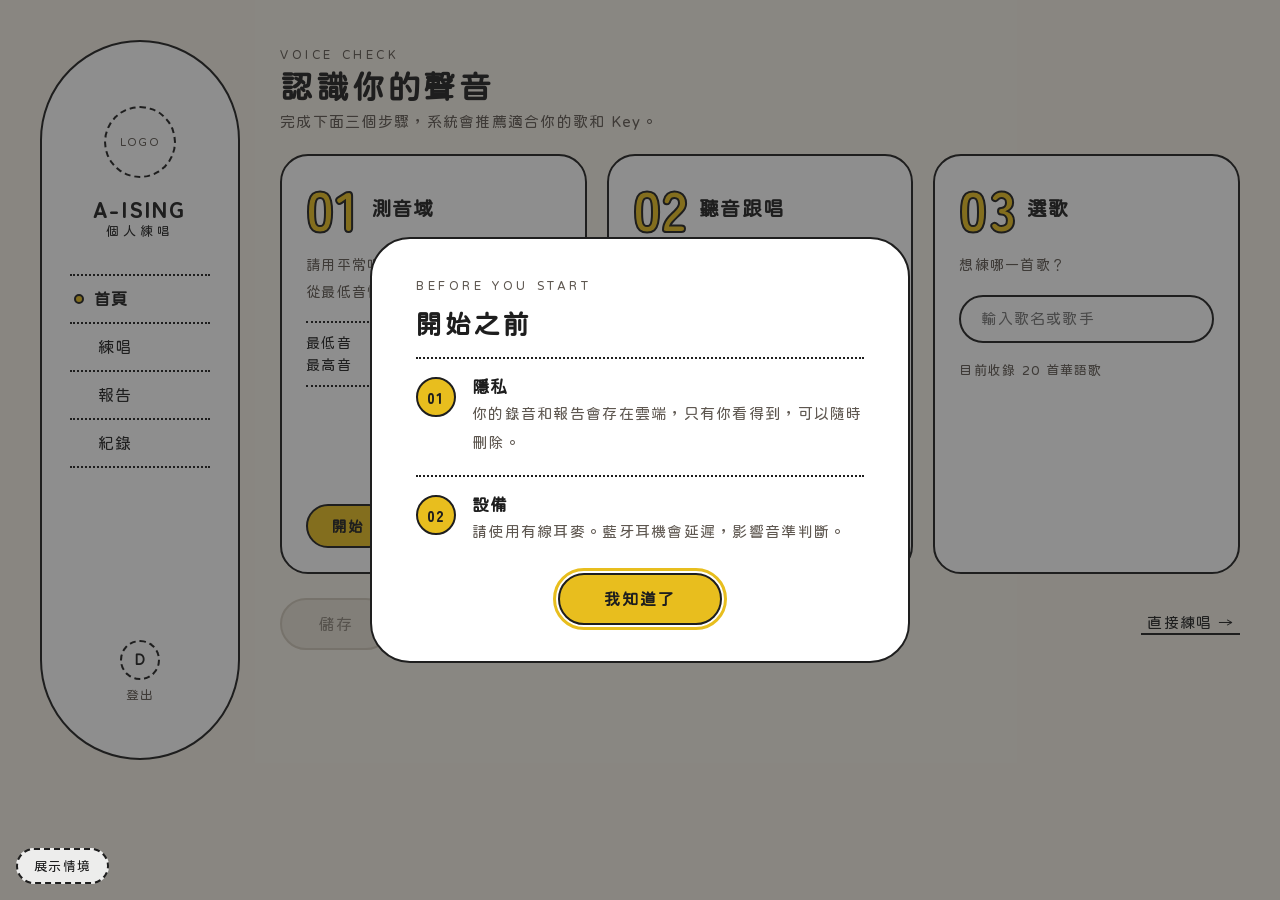
==== home.html @ 4ff56a44 "first commit" ====
<!doctype html>
<html lang="zh-Hant">
<head>
  <meta charset="utf-8">
  <meta name="viewport" content="width=device-width, initial-scale=1">
  <title>A-ISING｜首頁</title>
  <link rel="preconnect" href="https://fonts.googleapis.com">
  <link rel="preconnect" href="https://fonts.gstatic.com" crossorigin>
  <link href="https://fonts.googleapis.com/css2?family=Huninn&family=Zen+Maru+Gothic:wght@500;700;900&display=swap" rel="stylesheet">
  <link rel="stylesheet" href="css/tokens.css">
  <link rel="stylesheet" href="css/base.css">
  <link rel="stylesheet" href="css/components.css">
  <link rel="stylesheet" href="css/home.css">
</head>
<body>
  <div class="page">
    <div id="nav"></div>
    <main class="main">
      <header class="main__head">
        <div class="eyebrow">VOICE CHECK</div>
        <h1 class="main__title">認識你的聲音</h1>
        <p class="main__sub">完成下面三個步驟，系統會推薦適合你的歌和 Key。</p>
      </header>

      <div class="steps">
        <section class="card" id="step-range" aria-label="01 測音域"></section>
        <section class="card" id="step-pitch" aria-label="02 聽音跟唱"></section>
        <section class="card" id="step-song" aria-label="03 選歌"></section>
      </div>

      <div class="bar">
        <button class="btn btn--big" id="save-btn" disabled>儲存</button>
        <span class="bar__note" id="save-note"></span>
        <button class="link-arrow" id="skip-btn">直接練唱 →</button>
      </div>

      <section class="report is-hidden" id="report" aria-live="polite"></section>
    </main>
  </div>
  <script type="module" src="js/pages/home/home.js"></script>
</body>
</html>
---- css/tokens.css ----
/* 共用設計變數：數值取自 Mid 原型 */
:root {
  --bg: #F5F0E6;          /* 頁面底色 */
  --ink: #1E1E1E;         /* 主要文字、框線 */
  --sub: #5E5750;         /* 次要文字 */
  --accent: #E8BE1E;      /* 芥末黃（主要按鈕） */
  --accent-soft: #F7E7A6; /* 淡黃（標籤、高亮） */
  --note: #FBF3D2;        /* 可關提示框底色 */
  --off-bg: #E6E0D4;      /* 停用底色 */
  --off-line: #CFC7B8;    /* 停用框線 */
  --off-text: #8F877C;    /* 停用文字 */
  --green: #3E8E5A;       /* 唱準 */
  --red: #C8553D;         /* 錯誤、錄音中 */
  --red-text: #A3402B;
  --red-bg: #F6E1DB;      /* 不可關提示框底色 */
  --deco: #EDE5D6;        /* 裝飾圓 */
  --white: #FFFFFF;

  --font: 'Huninn', 'Zen Maru Gothic', sans-serif;
  --font-num: 'Zen Maru Gothic', sans-serif;
  --track: 0.08em;
  --line: 2px solid var(--ink);
  --dot-line: 2px dotted var(--ink);

  --r-card: 28px;
  --r-big: 40px;
  --r-pill: 999px;
}
---- css/base.css ----
/* 基本樣式與共用按鈕 */
*, *::before, *::after { box-sizing: border-box; }
html, body { margin: 0; }
body {
  background: var(--bg);
  font-family: var(--font);
  color: var(--ink);
  letter-spacing: var(--track);
  -webkit-font-smoothing: antialiased;
}
a { color: var(--ink); }
button { font-family: inherit; letter-spacing: inherit; color: inherit; }
h1, h2, h3, p { margin: 0; }
.num { font-family: var(--font-num); }
.eyebrow { font-size: 12px; letter-spacing: 0.3em; color: var(--sub); }
.muted { color: var(--off-text); }

/* 按鈕：膠囊形 */
.btn {
  display: inline-flex; align-items: center; justify-content: center; gap: 8px;
  height: 44px; padding: 0 24px; border-radius: var(--r-pill);
  border: var(--line); background: var(--white); color: var(--ink);
  font-size: 15px; text-decoration: none; white-space: nowrap; cursor: pointer;
  transition: transform .12s ease, box-shadow .12s ease;
}
.btn:hover:not(:disabled) { transform: translateY(-1px); box-shadow: 0 3px 0 var(--ink); }
.btn:active:not(:disabled) { transform: translateY(1px); box-shadow: none; }
.btn--primary { background: var(--accent); font-weight: 700; }
.btn--dark { background: var(--ink); color: var(--white); font-weight: 700; }
.btn--big { height: 52px; padding: 0 36px; font-size: 16px; font-weight: 700; letter-spacing: 0.12em; }
.btn--huge { height: 56px; padding: 0 48px; font-size: 17px; font-weight: 700; letter-spacing: 0.12em; }
.btn:disabled { background: var(--off-bg); border-color: var(--off-line); color: var(--off-text); cursor: not-allowed; font-weight: inherit; }
.btn .stop-icon { width: 12px; height: 12px; border-radius: 2px; background: var(--white); }
.btn:focus-visible, a:focus-visible, input:focus-visible { outline: 3px solid var(--accent); outline-offset: 2px; }

.link-arrow {
  font-size: 15px; color: var(--ink); text-decoration: none;
  border-bottom: var(--line); padding-bottom: 2px; background: none; border-top: 0; border-left: 0; border-right: 0; cursor: pointer;
}

/* 狀態膠囊（卡片右上） */
.pill {
  display: inline-flex; align-items: center; gap: 6px;
  font-size: 12px; padding: 4px 12px; border-radius: var(--r-pill); border: var(--line); white-space: nowrap;
}
.pill .rec-dot { width: 10px; height: 10px; border-radius: 50%; background: var(--red); animation: blink 1s infinite; }
@keyframes blink { 50% { opacity: .25; } }

.spinner {
  width: 110px; height: 110px; border-radius: 50%;
  border: 10px solid var(--deco); border-top-color: var(--accent); border-right-color: var(--accent);
  animation: spin 1s linear infinite;
}
.spinner--sm { width: 40px; height: 40px; border-width: 5px; }
@keyframes spin { to { transform: rotate(360deg); } }

.sr-only { position: absolute; width: 1px; height: 1px; overflow: hidden; clip: rect(0 0 0 0); white-space: nowrap; }

/* 頁面版型：左邊導覽列＋右邊內容 */
.page { display: flex; gap: 40px; padding: 40px; max-width: 1280px; margin: 0 auto; min-width: 1100px; align-items: flex-start; }
.main { flex: 1; min-width: 0; display: flex; flex-direction: column; gap: 24px; padding-top: 8px; padding-bottom: 80px; }
.main__head { display: flex; flex-direction: column; gap: 8px; }
.main__title { font-size: 32px; font-weight: 700; letter-spacing: 0.12em; }
.main__sub { font-size: 15px; color: var(--sub); }
---- css/components.css ----
/* 共用元件：導覽列、彈窗、提示框、成功提示、麥克風權限泡泡、展示情境面板 */

/* ---------- 導覽列 ---------- */
.nav {
  width: 200px; height: 720px; max-height: calc(100vh - 80px); min-height: 560px;
  padding: 64px 28px 56px; background: var(--white); border: var(--line); border-radius: 100px;
  display: flex; flex-direction: column; align-items: center;
  position: sticky; top: 40px; flex-shrink: 0;
}
.nav__logo { width: 72px; height: 72px; border-radius: 50%; border: 2px dashed var(--ink); display: flex; align-items: center; justify-content: center; font-size: 11px; color: var(--sub); }
.nav__name { margin-top: 14px; font-family: var(--font-num); font-weight: 900; font-size: 22px; letter-spacing: 0.1em; }
.nav__tag { font-size: 13px; letter-spacing: 0.3em; }
.nav__list { margin-top: 36px; width: 140px; display: flex; flex-direction: column; border-top: var(--dot-line); }
.nav__item { display: flex; align-items: center; gap: 10px; padding: 14px 4px 14px 28px; border-bottom: var(--dot-line); font-size: 16px; color: var(--ink); text-decoration: none; }
.nav__item:hover { background: var(--note); }
.nav__item.is-active { padding-left: 4px; font-weight: 700; }
.nav__item.is-active::before { content: ""; width: 10px; height: 10px; border-radius: 50%; background: var(--accent); border: var(--line); }
.nav__foot { margin-top: auto; display: flex; flex-direction: column; align-items: center; gap: 8px; }
.nav__avatar { width: 40px; height: 40px; border-radius: 50%; border: 2px dashed var(--ink); display: flex; align-items: center; justify-content: center; font-size: 14px; font-weight: 700; }
.nav__logout { font-size: 13px; color: var(--sub); text-decoration: none; }
.nav__logout:hover { color: var(--ink); text-decoration: underline; }

/* ---------- 遮罩與彈窗 ---------- */
.scrim {
  position: fixed; inset: 0; z-index: 100; background: rgba(30, 30, 30, 0.5);
  display: flex; align-items: center; justify-content: center; padding: 24px;
  animation: fade-in .18s ease;
}
@keyframes fade-in { from { opacity: 0; } }
@keyframes pop-in { from { opacity: 0; transform: translateY(12px) scale(.98); } }
.dialog {
  width: 540px; max-width: 100%; padding: 40px 44px 36px; background: var(--white);
  border: var(--line); border-radius: var(--r-big);
  display: flex; flex-direction: column; gap: 18px;
  animation: pop-in .22s ease;
}
.dialog__title { font-size: 26px; font-weight: 700; letter-spacing: 0.12em; }
.dialog__body { border-top: var(--dot-line); padding-top: 16px; display: flex; flex-direction: column; gap: 8px; }
.dialog__item { font-size: 15px; }
.dialog__text { font-size: 15px; line-height: 1.9; color: var(--sub); }
.dialog__actions { display: flex; gap: 12px; justify-content: flex-end; margin-top: 6px; }
.dialog__actions--single { justify-content: center; margin-top: 8px; }
.dialog__actions--single .btn { height: 52px; padding: 0 44px; font-size: 16px; letter-spacing: 0.12em; }
/* 開始之前：編號條列 */
.dialog__point { display: flex; gap: 16px; align-items: flex-start; border-top: var(--dot-line); padding-top: 18px; }
.dialog__point-no { flex-shrink: 0; width: 40px; height: 40px; border-radius: 50%; background: var(--accent); border: var(--line); display: flex; align-items: center; justify-content: center; font-family: var(--font-num); font-weight: 900; font-size: 15px; }
.dialog__point b { font-size: 17px; display: block; margin-bottom: 4px; }

/* ---------- 提示框 ---------- */
.alert {
  position: relative; display: flex; flex-direction: column; gap: 4px;
  padding: 14px 16px; border-radius: 18px; background: var(--note); border: var(--line);
  animation: pop-in .2s ease;
}
.alert__title { font-size: 15px; font-weight: 700; }
.alert__text { font-size: 13px; line-height: 1.8; color: var(--sub); }
.alert--closable .alert__title, .alert--closable .alert__text { padding-right: 32px; }
.alert--danger { background: var(--red-bg); border-color: var(--red); }
.alert--danger .alert__title { color: var(--red-text); }
.alert__close {
  position: absolute; right: 12px; top: 12px; width: 28px; height: 28px; padding: 0;
  border-radius: 50%; background: var(--white); border: var(--line);
  font-size: 13px; font-weight: 700; display: flex; align-items: center; justify-content: center; cursor: pointer;
}

/* ---------- 成功提示 ---------- */
.toast {
  position: fixed; right: 40px; top: 32px; z-index: 500;
  display: inline-flex; align-items: center; gap: 10px; height: 48px; padding: 0 24px;
  border-radius: var(--r-pill); background: var(--ink); color: var(--white); font-size: 15px; white-space: nowrap;
  animation: toast-in .25s ease;
}
.toast.is-leaving { animation: toast-out .25s ease forwards; }
.toast__icon { width: 22px; height: 22px; border-radius: 50%; background: var(--accent); color: var(--ink); display: flex; align-items: center; justify-content: center; font-size: 13px; font-weight: 700; }
@keyframes toast-in { from { opacity: 0; transform: translateY(-12px); } }
@keyframes toast-out { to { opacity: 0; transform: translateY(-12px); } }

/* ---------- 假的瀏覽器麥克風權限泡泡（模仿瀏覽器樣式，不用網站字體） ---------- */
.mic-ask-scrim { position: fixed; inset: 0; z-index: 200; }
.mic-ask {
  position: fixed; left: 16px; top: 8px; width: 330px; z-index: 201;
  background: #fff; border-radius: 8px; padding: 18px 20px 16px;
  box-shadow: 0 2px 6px rgba(0,0,0,.25), 0 8px 24px rgba(0,0,0,.18);
  font-family: system-ui, -apple-system, "Segoe UI", "Microsoft JhengHei", sans-serif; letter-spacing: 0; color: #202124;
  animation: pop-in .18s ease;
}
.mic-ask__host { font-size: 14px; margin-bottom: 12px; }
.mic-ask__row { display: flex; align-items: center; gap: 10px; font-size: 14px; margin-bottom: 18px; }
.mic-ask__row svg { flex-shrink: 0; }
.mic-ask__actions { display: flex; justify-content: flex-end; gap: 8px; }
.mic-ask__btn { height: 34px; padding: 0 18px; border-radius: 17px; border: 1px solid #dadce0; background: #fff; color: #0b57d0; font: 500 14px system-ui, sans-serif; cursor: pointer; }
.mic-ask__btn--main { background: #0b57d0; border-color: #0b57d0; color: #fff; }
.mic-ask__note { margin-top: 10px; font-size: 11px; color: #5f6368; }

/* ---------- 展示情境面板（左下角，D 鍵隱藏） ---------- */
.demo-toggle {
  position: fixed; left: 16px; bottom: 16px; z-index: 400;
  height: 36px; padding: 0 16px; border-radius: var(--r-pill);
  background: rgba(255,255,255,.85); border: 2px dashed var(--ink);
  font-size: 13px; cursor: pointer; display: inline-flex; align-items: center; gap: 6px;
}
.demo-panel {
  position: fixed; left: 16px; bottom: 60px; z-index: 400; width: 380px; max-height: calc(100vh - 90px); overflow: auto;
  background: var(--white); border: 2px dashed var(--ink); border-radius: 24px; padding: 18px 18px 14px;
  animation: pop-in .18s ease;
}
.demo-panel__head { display: flex; align-items: baseline; justify-content: space-between; margin-bottom: 4px; }
.demo-panel__title { font-size: 16px; font-weight: 700; }
.demo-panel__hint { font-size: 12px; color: var(--sub); line-height: 1.7; margin-bottom: 10px; }
.demo-panel__group { font-size: 12px; letter-spacing: .2em; color: var(--sub); margin: 12px 0 4px; }
.demo-panel__item {
  width: 100%; text-align: left; display: flex; align-items: center; gap: 8px;
  padding: 9px 12px; border-radius: 12px; border: 0; background: none; font-size: 14px; cursor: pointer;
}
.demo-panel__item:hover { background: var(--note); }
.demo-panel__item .where { font-weight: 700; white-space: nowrap; }
.demo-panel__item .arrow { color: var(--off-text); }
.is-hidden { display: none !important; }

/* 展示用蓋版舞台 */
.stage {
  position: fixed; inset: 0; z-index: 350; background: rgba(30, 30, 30, 0.72);
  display: flex; flex-direction: column; align-items: center; padding: 24px; overflow: auto;
  animation: fade-in .2s ease;
}
.stage__bar {
  display: flex; align-items: center; gap: 14px; margin-bottom: 24px;
  background: var(--white); border: var(--line); border-radius: var(--r-pill); padding: 8px 8px 8px 22px;
}
.stage__label { font-size: 14px; }
.stage__label b { margin-right: 6px; }
.stage__tag { font-size: 11px; letter-spacing: .25em; padding: 3px 10px; border-radius: var(--r-pill); background: var(--accent-soft); border: var(--line); }
.stage__body { width: 100%; display: flex; flex-direction: column; align-items: center; }
.stage__card { width: 360px; }
.stage__frame { width: min(1280px, 100%); height: calc(100vh - 120px); min-height: 640px; border: var(--line); border-radius: 24px; background: var(--bg); }
.stage__wide { width: min(980px, 100%); display: flex; flex-direction: column; gap: 16px; }
.stage__steps { display: grid; grid-template-columns: repeat(3, 1fr); gap: 12px; }
.stage__chip { background: var(--white); border: var(--line); border-radius: 20px; padding: 12px 16px; display: flex; align-items: center; gap: 10px; font-size: 14px; }
.stage__chip .no { font-family: var(--font-num); font-weight: 900; font-size: 22px; color: var(--accent); -webkit-text-stroke: 1.5px var(--ink); }
.stage__chip .st { margin-left: auto; font-size: 12px; }
.stage__chip.is-off { border-color: var(--off-line); color: var(--off-text); }
.stage__chip.is-off .no { color: var(--off-bg); -webkit-text-stroke-color: var(--off-line); }

/* ---------- AI 分析中／產生失敗 ---------- */
.analyzing { display: grid; grid-template-columns: 200px minmax(0, 1fr); gap: 40px; align-items: center; }
.analyzing__spin { display: flex; flex-direction: column; align-items: center; gap: 14px; font-size: 13px; color: var(--sub); }
.analyzing__steps { display: flex; flex-direction: column; gap: 12px; border-top: var(--dot-line); padding-top: 16px; }
.astep { display: flex; align-items: center; gap: 12px; font-size: 15px; color: var(--off-text); }
.astep__mark { width: 26px; height: 26px; border-radius: 50%; border: 2px solid var(--off-line); display: flex; align-items: center; justify-content: center; font-size: 13px; }
.astep.is-now { color: var(--ink); font-weight: 700; }
.astep.is-now .astep__mark { background: var(--accent); border-color: var(--ink); }
.astep.is-done { color: var(--ink); }
.astep.is-done .astep__mark { background: var(--ink); border-color: var(--ink); color: var(--white); }
.failed { display: flex; flex-direction: column; align-items: center; gap: 14px; text-align: center; padding: 20px 0; }
.failed__icon { width: 56px; height: 56px; border-radius: 50%; background: var(--red); color: var(--white); display: flex; align-items: center; justify-content: center; font-weight: 700; font-size: 26px; }
.failed h2 { font-size: 24px; letter-spacing: 0.12em; }
.failed p { font-size: 15px; line-height: 1.9; color: var(--sub); }
---- css/home.css ----
/* 首頁 */

.steps { display: grid; grid-template-columns: repeat(3, minmax(0, 1fr)); gap: 20px; }

/* 步驟卡 */
.card {
  background: var(--white); border: var(--line); border-radius: var(--r-card); padding: 24px;
  display: flex; flex-direction: column; gap: 16px; min-height: 420px;
}
.card__head { display: flex; align-items: center; gap: 10px; }
.card__no { font-family: var(--font-num); font-weight: 900; font-size: 56px; line-height: 1; color: var(--accent); -webkit-text-stroke: 2px var(--ink); }
.card__name { font-size: 20px; font-weight: 700; white-space: nowrap; }
.card__head .pill { margin-left: auto; padding: 4px 10px; letter-spacing: 0.02em; flex-shrink: 0; }
.card__hint { font-size: 14px; line-height: 1.9; color: var(--sub); }
.card__actions { margin-top: auto; display: flex; gap: 10px; flex-wrap: wrap; }

/* 01 測音域 */
.readout { border-top: var(--dot-line); border-bottom: var(--dot-line); padding: 12px 0; display: flex; flex-direction: column; gap: 6px; font-size: 14px; }
.readout--live { padding: 14px 0; gap: 12px; }
.readout__row { display: flex; justify-content: space-between; align-items: baseline; }
.readout__row b.big { font-family: var(--font-num); font-size: 20px; }
.readout__row .muted { color: var(--sub); }
.wave { display: flex; align-items: center; gap: 4px; height: 42px; }
.wave__bar { width: 6px; height: 6px; border-radius: 3px; background: var(--off-bg); transition: height .08s linear; }
.wave__bar.on { background: var(--ink); }
.wave__time { margin-left: auto; font-family: var(--font-num); font-weight: 700; font-size: 16px; }

/* 02 聽音跟唱 */
.phase { display: flex; align-items: center; gap: 8px; font-size: 14px; color: var(--off-text); }
.phase__step { padding: 2px 12px; border-radius: var(--r-pill); border: 2px solid transparent; }
.phase__step.is-on { color: var(--ink); font-weight: 700; background: var(--accent-soft); border-color: var(--ink); }
.pitchbox { height: 96px; border-radius: 16px; background: var(--bg); position: relative; overflow: hidden; }
.pitchbox svg { position: absolute; inset: 0; width: 100%; height: 100%; }
.pitchbox__label { position: absolute; right: 12px; top: 36px; font-family: var(--font-num); font-weight: 700; font-size: 14px; }
.pitchbox__ring { position: absolute; left: 50%; top: 50%; width: 46px; height: 46px; margin: -23px 0 0 -23px; border-radius: 50%; border: 2px solid var(--ink); animation: ring 1s ease-out infinite; pointer-events: none; }
@keyframes ring { from { transform: scale(.4); opacity: 1; } to { transform: scale(1.8); opacity: 0; } }
.dots { display: flex; gap: 8px; }
.dot { width: 24px; height: 24px; border-radius: 50%; display: flex; align-items: center; justify-content: center; font-size: 12px; font-weight: 700; border: 2px solid var(--off-line); }
.dot--ok { background: var(--green); color: var(--white); border-color: var(--green); }
.dot--off { background: var(--red); color: var(--white); border-color: var(--red); }
.dot--none { background: var(--off-bg); color: var(--off-text); }
.dot--now { background: var(--accent); border-color: var(--ink); color: var(--ink); }
.tally { font-size: 14px; line-height: 1.8; }

/* 03 選歌 */
.song-label { font-size: 14px; line-height: 1.9; color: var(--sub); }
.song-field { position: relative; }
.song-input {
  width: 100%; height: 48px; padding: 0 20px; border-radius: var(--r-pill); border: var(--line);
  background: var(--white); font-size: 15px; font-family: inherit; letter-spacing: var(--track); color: var(--ink);
}
.song-input:focus { outline: none; box-shadow: 0 0 0 4px var(--accent-soft); }
.song-input.is-error { border-color: var(--red); }
.song-input.is-error:focus { box-shadow: 0 0 0 4px var(--red-bg); }
.song-list { margin-top: -8px; border: var(--line); border-radius: 20px; padding: 6px; display: flex; flex-direction: column; list-style: none; margin-bottom: 0; }
.song-list li { padding: 10px 14px; border-radius: 14px; font-size: 15px; cursor: pointer; }
.song-list li.is-active, .song-list li:hover { background: var(--note); }
.song-empty { border: 2px dashed var(--off-line); border-radius: 20px; padding: 18px 14px; display: flex; flex-direction: column; gap: 6px; align-items: center; text-align: center; }
.song-empty b { font-size: 15px; }
.song-empty span { font-size: 13px; line-height: 1.8; color: var(--sub); }
.song-meta { font-size: 13px; color: var(--sub); line-height: 1.8; }
.song-pick { display: flex; flex-direction: column; gap: 4px; padding: 12px 0; border-top: var(--dot-line); border-bottom: var(--dot-line); font-size: 14px; }

/* 底部列 */
.bar { display: flex; align-items: center; gap: 16px; }
.bar__note { font-size: 13px; color: var(--sub); }
.bar .link-arrow { margin-left: auto; }

/* 報告區 */
.report {
  margin-top: 16px; background: var(--white); border: var(--line); border-radius: var(--r-big);
  padding: 40px 48px; display: flex; flex-direction: column; gap: 22px; animation: pop-in .3s ease;
}
.report__head { display: flex; align-items: flex-end; gap: 16px; }
.report__head > div { display: flex; flex-direction: column; gap: 6px; }
.report__title { font-size: 28px; font-weight: 700; letter-spacing: 0.12em; }
.report__date { font-size: 14px; color: var(--sub); padding-bottom: 4px; }
.report__ai { margin-left: auto; font-size: 13px; padding: 6px 16px; border-radius: var(--r-pill); background: var(--accent-soft); border: var(--line); }
.report__row { border-top: var(--dot-line); padding-top: 18px; display: grid; grid-template-columns: 200px minmax(0, 1fr); gap: 16px; }
.report__row > b { font-size: 17px; }
.report__row p { font-size: 15px; line-height: 2; }
.report__row p.muted { color: var(--off-text); }
.report__stale { font-size: 13px; color: var(--sub); background: var(--note); border: var(--line); border-radius: 14px; padding: 8px 14px; }
.recs { display: flex; flex-direction: column; gap: 10px; font-size: 15px; }
.recs__item { display: flex; align-items: center; gap: 12px; }
.recs__item::before { content: ""; width: 8px; height: 8px; border-radius: 50%; background: var(--ink); }
.recs__name { flex-grow: 1; }
.recs__range { font-size: 13px; color: var(--sub); }
.report .btn--huge { align-self: center; margin-top: 8px; }
.demo-mark { font-size: 12px; color: var(--off-text); }
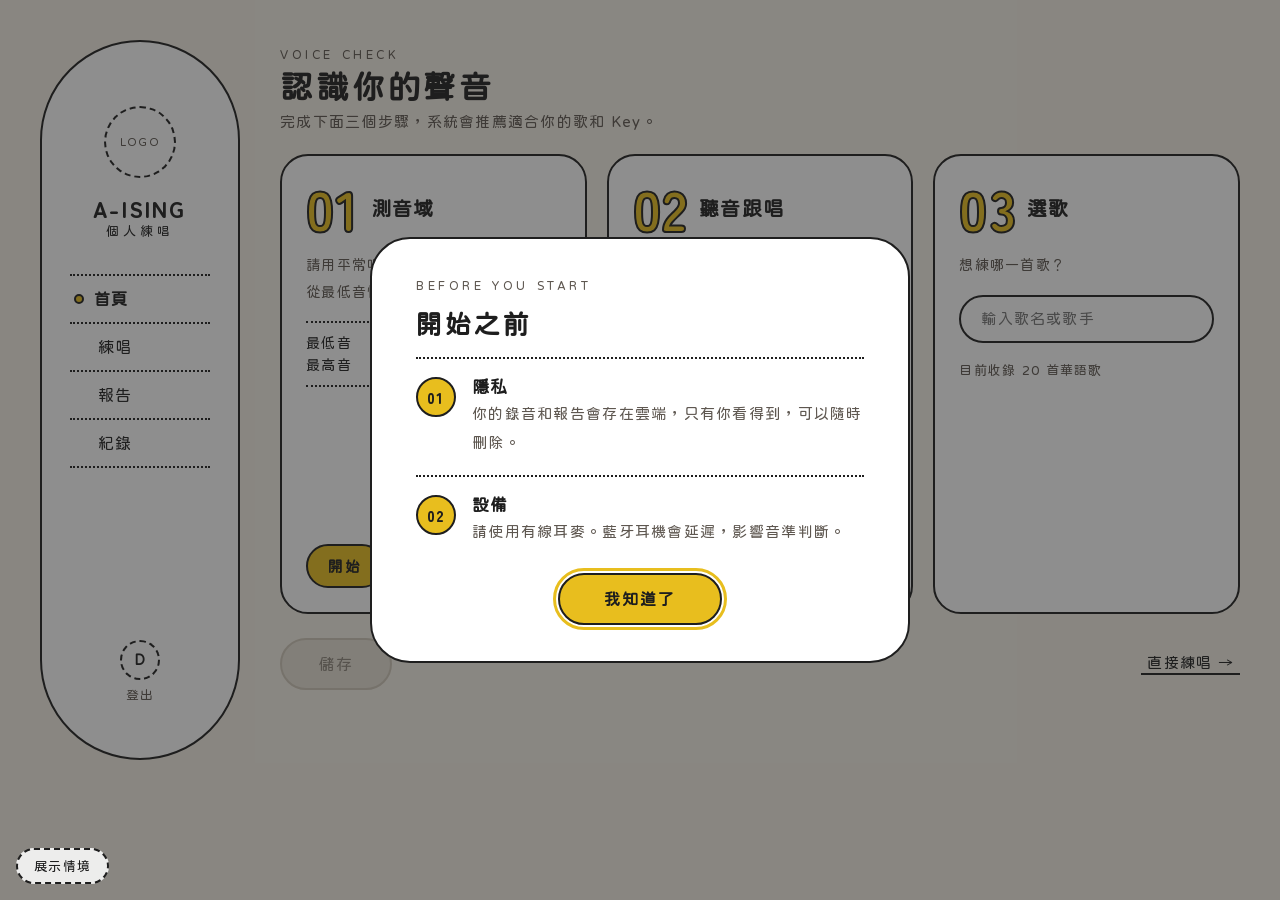
==== commit 0b27e6d8: "顯示比例" ====
--- a/home.html
+++ b/home.html
@@ -7,6 +7,7 @@
   <link rel="preconnect" href="https://fonts.googleapis.com">
   <link rel="preconnect" href="https://fonts.gstatic.com" crossorigin>
   <link href="https://fonts.googleapis.com/css2?family=Huninn&family=Zen+Maru+Gothic:wght@500;700;900&display=swap" rel="stylesheet">
+  <script src="js/fit.js"></script>
   <link rel="stylesheet" href="css/tokens.css">
   <link rel="stylesheet" href="css/base.css">
   <link rel="stylesheet" href="css/components.css">
--- a/css/home.css
+++ b/css/home.css
@@ -4,21 +4,23 @@
 
 /* 步驟卡 */
 .card {
-  background: var(--white); border: var(--line); border-radius: var(--r-card); padding: 24px;
-  display: flex; flex-direction: column; gap: 16px; min-height: 420px;
+  background: var(--white); border: var(--line); border-radius: var(--r-card); padding: clamp(18px, 1.9vw, 24px);
+  display: flex; flex-direction: column; gap: 16px; min-height: 460px; /* 最長的狀態（聽音跟唱完成）也放得下，切換狀態時卡片不會忽長忽短 */
 }
 .card__head { display: flex; align-items: center; gap: 10px; }
-.card__no { font-family: var(--font-num); font-weight: 900; font-size: 56px; line-height: 1; color: var(--accent); -webkit-text-stroke: 2px var(--ink); }
+.card__no { font-family: var(--font-num); font-weight: 900; font-size: clamp(44px, 4.4vw, 56px); line-height: 1; color: var(--accent); -webkit-text-stroke: 2px var(--ink); }
 .card__name { font-size: 20px; font-weight: 700; white-space: nowrap; }
 .card__head .pill { margin-left: auto; padding: 4px 10px; letter-spacing: 0.02em; flex-shrink: 0; }
 .card__hint { font-size: 14px; line-height: 1.9; color: var(--sub); }
-.card__actions { margin-top: auto; display: flex; gap: 10px; flex-wrap: wrap; }
+.card__actions { margin-top: auto; display: flex; gap: 10px; flex-wrap: nowrap; } /* 按鈕不換行，窄螢幕也不會多出一排把卡片撐高 */
+.card__actions .btn { flex-shrink: 1; min-width: 0; padding: 0 clamp(12px, 1.6vw, 24px); }
 
 /* 01 測音域 */
 .readout { border-top: var(--dot-line); border-bottom: var(--dot-line); padding: 12px 0; display: flex; flex-direction: column; gap: 6px; font-size: 14px; }
 .readout--live { padding: 14px 0; gap: 12px; }
 .readout__row { display: flex; justify-content: space-between; align-items: baseline; }
-.readout__row b.big { font-family: var(--font-num); font-size: 20px; }
+.readout__row b.big { font-family: var(--font-num); font-size: 20px; line-height: 28px; }
+.readout--live .readout__row { min-height: 28px; }
 .readout__row .muted { color: var(--sub); }
 .wave { display: flex; align-items: center; gap: 4px; height: 42px; }
 .wave__bar { width: 6px; height: 6px; border-radius: 3px; background: var(--off-bg); transition: height .08s linear; }
@@ -26,6 +28,10 @@
 .wave__time { margin-left: auto; font-family: var(--font-num); font-weight: 700; font-size: 16px; }
 
 /* 02 聽音跟唱 */
+/* 「沒聽到聲音」提示的固定位置：平常空著，出現時下面的音高框和圓點不會被往下推 */
+.retry-slot { min-height: 58px; display: flex; flex-direction: column; justify-content: center; }
+.retry-slot .alert { flex-direction: row; flex-wrap: wrap; align-items: baseline; column-gap: 8px; row-gap: 0; padding: 8px 14px; border-radius: 14px; }
+.retry-slot .alert__text { line-height: 1.6; }
 .phase { display: flex; align-items: center; gap: 8px; font-size: 14px; color: var(--off-text); }
 .phase__step { padding: 2px 12px; border-radius: var(--r-pill); border: 2px solid transparent; }
 .phase__step.is-on { color: var(--ink); font-weight: 700; background: var(--accent-soft); border-color: var(--ink); }
@@ -52,7 +58,7 @@
 .song-input:focus { outline: none; box-shadow: 0 0 0 4px var(--accent-soft); }
 .song-input.is-error { border-color: var(--red); }
 .song-input.is-error:focus { box-shadow: 0 0 0 4px var(--red-bg); }
-.song-list { margin-top: -8px; border: var(--line); border-radius: 20px; padding: 6px; display: flex; flex-direction: column; list-style: none; margin-bottom: 0; }
+.song-list { position: absolute; left: 0; right: 0; top: calc(100% + 8px); z-index: 5; margin: 0; background: var(--white); border: var(--line); border-radius: 20px; padding: 6px; display: flex; flex-direction: column; list-style: none; box-shadow: 0 8px 20px rgba(30, 30, 30, 0.12); }
 .song-list li { padding: 10px 14px; border-radius: 14px; font-size: 15px; cursor: pointer; }
 .song-list li.is-active, .song-list li:hover { background: var(--note); }
 .song-empty { border: 2px dashed var(--off-line); border-radius: 20px; padding: 18px 14px; display: flex; flex-direction: column; gap: 6px; align-items: center; text-align: center; }
@@ -89,3 +95,15 @@
 .report .btn--huge { align-self: center; margin-top: 8px; }
 .demo-mark { font-size: 12px; color: var(--off-text); }
 
+
+/* 窄一點的螢幕（筆電放大 125% 時）：字和間距縮一點，標題列、按鈕都維持一行 */
+.phase__step { white-space: nowrap; }
+.btn .stop-icon { flex-shrink: 0; }
+@media (max-width: 1239px) {
+  .card__head { gap: 6px; }
+  .card__name { font-size: 17px; }
+  .card__head .pill { padding: 3px 7px; font-size: 11px; letter-spacing: 0; }
+  .phase { gap: 4px; font-size: 13px; }
+  .phase__step { padding: 2px 8px; }
+  .card__actions .btn { font-size: 14px; gap: 6px; }
+}
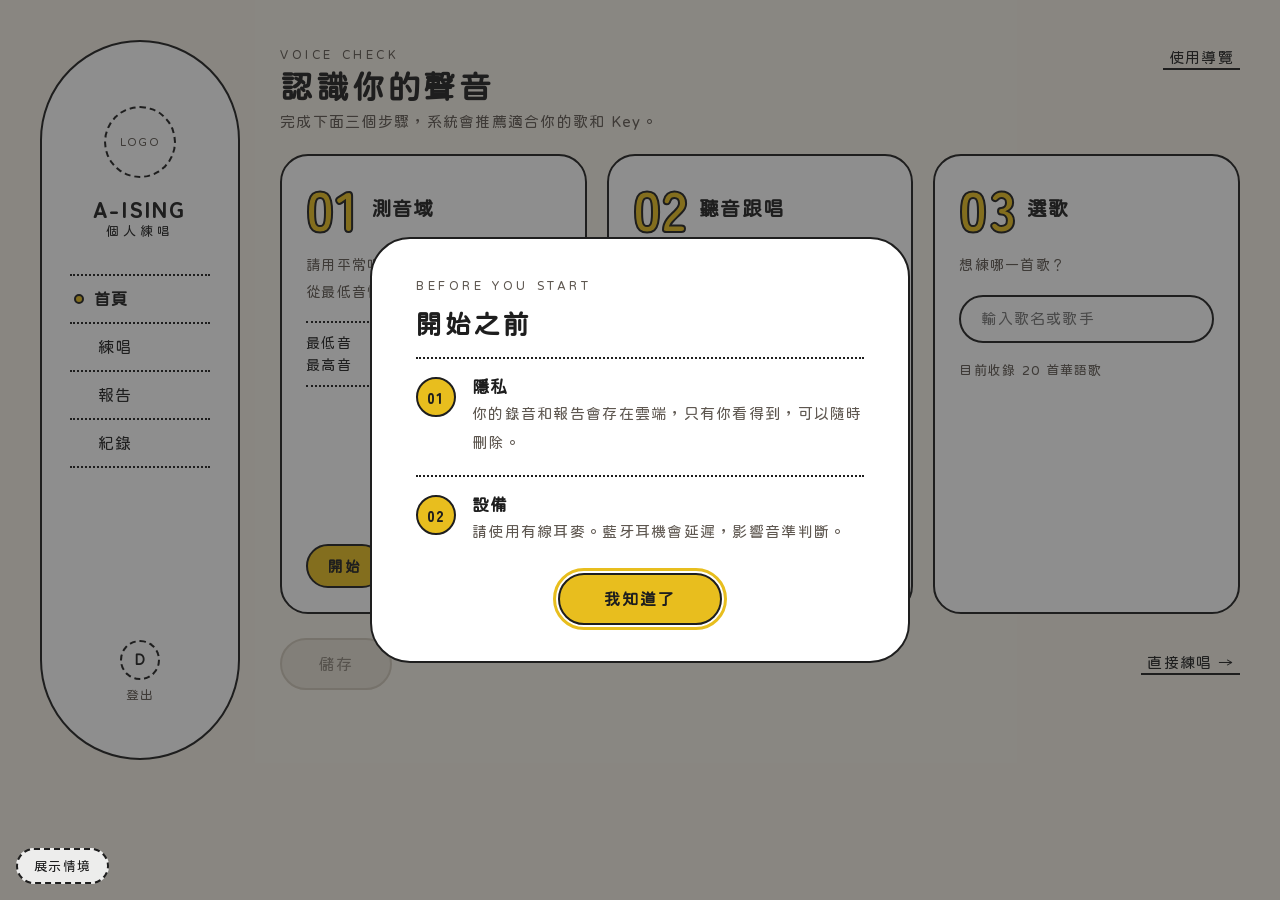
==== commit d0bfccf6: "唱不穩、新增導覽" ====
--- a/home.html
+++ b/home.html
@@ -21,6 +21,7 @@
         <div class="eyebrow">VOICE CHECK</div>
         <h1 class="main__title">認識你的聲音</h1>
         <p class="main__sub">完成下面三個步驟，系統會推薦適合你的歌和 Key。</p>
+        <button class="link-arrow tour-again" id="tour-btn">使用導覽</button>
       </header>
 
       <div class="steps">
--- a/css/components.css
+++ b/css/components.css
@@ -2,7 +2,7 @@
 
 /* ---------- 導覽列 ---------- */
 .nav {
-  width: 200px; height: 720px; max-height: calc(100vh - 80px); min-height: 560px;
+  width: 200px; height: 720px; max-height: calc(var(--full-h, 100vh) - 80px); min-height: 560px;
   padding: 64px 28px 56px; background: var(--white); border: var(--line); border-radius: 100px;
   display: flex; flex-direction: column; align-items: center;
   position: sticky; top: 40px; flex-shrink: 0;
@@ -100,7 +100,7 @@
   font-size: 13px; cursor: pointer; display: inline-flex; align-items: center; gap: 6px;
 }
 .demo-panel {
-  position: fixed; left: 16px; bottom: 60px; z-index: 400; width: 380px; max-height: calc(100vh - 90px); overflow: auto;
+  position: fixed; left: 16px; bottom: 60px; z-index: 400; width: 380px; max-height: calc(var(--full-h, 100vh) - 90px); overflow: auto;
   background: var(--white); border: 2px dashed var(--ink); border-radius: 24px; padding: 18px 18px 14px;
   animation: pop-in .18s ease;
 }
@@ -132,7 +132,7 @@
 .stage__tag { font-size: 11px; letter-spacing: .25em; padding: 3px 10px; border-radius: var(--r-pill); background: var(--accent-soft); border: var(--line); }
 .stage__body { width: 100%; display: flex; flex-direction: column; align-items: center; }
 .stage__card { width: 360px; }
-.stage__frame { width: min(1280px, 100%); height: calc(100vh - 120px); min-height: 640px; border: var(--line); border-radius: 24px; background: var(--bg); }
+.stage__frame { width: min(1280px, 100%); height: calc(var(--full-h, 100vh) - 120px); min-height: 640px; border: var(--line); border-radius: 24px; background: var(--bg); }
 .stage__wide { width: min(980px, 100%); display: flex; flex-direction: column; gap: 16px; }
 .stage__steps { display: grid; grid-template-columns: repeat(3, 1fr); gap: 12px; }
 .stage__chip { background: var(--white); border: var(--line); border-radius: 20px; padding: 12px 16px; display: flex; align-items: center; gap: 10px; font-size: 14px; }
@@ -155,3 +155,43 @@
 .failed__icon { width: 56px; height: 56px; border-radius: 50%; background: var(--red); color: var(--white); display: flex; align-items: center; justify-content: center; font-weight: 700; font-size: 26px; }
 .failed h2 { font-size: 24px; letter-spacing: 0.12em; }
 .failed p { font-size: 15px; line-height: 1.9; color: var(--sub); }
+
+/* ---------- 使用導覽（第一次進首頁自動跳出） ---------- */
+.tour { position: fixed; inset: 0; z-index: 150; animation: fade-in .25s ease; }
+.tour.is-out { opacity: 0; transition: opacity .2s ease; }
+/* 亮框：用超大陰影把框外面變暗；換步驟時滑過去 */
+.tour__hole {
+  position: absolute; border-radius: var(--r-card);
+  box-shadow: 0 0 0 200vmax rgba(30, 30, 30, 0.58);
+  outline: 3px solid var(--accent); outline-offset: 0;
+  transition: left .4s ease, top .4s ease, width .4s ease, height .4s ease;
+  animation: tour-pulse 1.6s ease-in-out infinite;
+  pointer-events: none;
+}
+@keyframes tour-pulse { 50% { outline-offset: 6px; outline-color: rgba(232, 190, 30, .55); } }
+.tour__card {
+  position: absolute; width: 380px; max-width: calc(100% - 32px);
+  padding: 26px 28px 22px; background: var(--white);
+  border: var(--line); border-radius: var(--r-card);
+  display: flex; flex-direction: column; gap: 10px;
+  transition: left .4s ease, top .4s ease;
+}
+.tour__card.is-in { animation: tour-in .35s ease; }
+.tour.is-follow .tour__hole, .tour.is-follow .tour__card { transition: none; }   /* 捲動時立刻跟上 */
+@keyframes tour-in { from { opacity: 0; transform: translateY(8px); } }
+.tour__card.is-center { width: 440px; padding: 34px 36px 28px; }
+.tour__top { display: flex; justify-content: space-between; align-items: center; }
+.tour__count { font-family: var(--font-num); font-weight: 700; color: var(--sub); font-size: 14px; }
+.tour__title { font-size: 22px; font-weight: 700; letter-spacing: 0.08em; }
+.tour__text { font-size: 15px; line-height: 1.7; color: var(--sub); }
+.tour__dots { display: flex; gap: 6px; margin-top: 4px; }
+.tour__dots i { width: 8px; height: 8px; border-radius: 50%; background: var(--off-line); transition: width .25s ease, background .25s ease; }
+.tour__dots i.is-on { width: 22px; border-radius: 4px; background: var(--ink); }
+.tour__actions { display: flex; align-items: center; gap: 10px; margin-top: 6px; }
+.tour__grow { flex: 1; }
+.tour__skip { background: none; border: 0; padding: 0; font: inherit; font-size: 14px; color: var(--sub); text-decoration: underline; cursor: pointer; }
+.tour .is-hidden { display: none; }
+/* 首頁標題右邊「使用導覽」：之後想再看一次 */
+.tour-again { position: absolute; right: 0; top: 0; white-space: nowrap; }   /* 樣子同「直接練唱 →」（.link-arrow） */
+/* 練唱、報告、紀錄頁：放在標題列最右邊 */
+.tour-again--inline { position: static; align-self: flex-end; margin-bottom: 6px; flex-shrink: 0; }
--- a/css/home.css
+++ b/css/home.css
@@ -1,4 +1,5 @@
 /* 首頁 */
+.main__head { position: relative; }
 
 .steps { display: grid; grid-template-columns: repeat(3, minmax(0, 1fr)); gap: 20px; }
 
